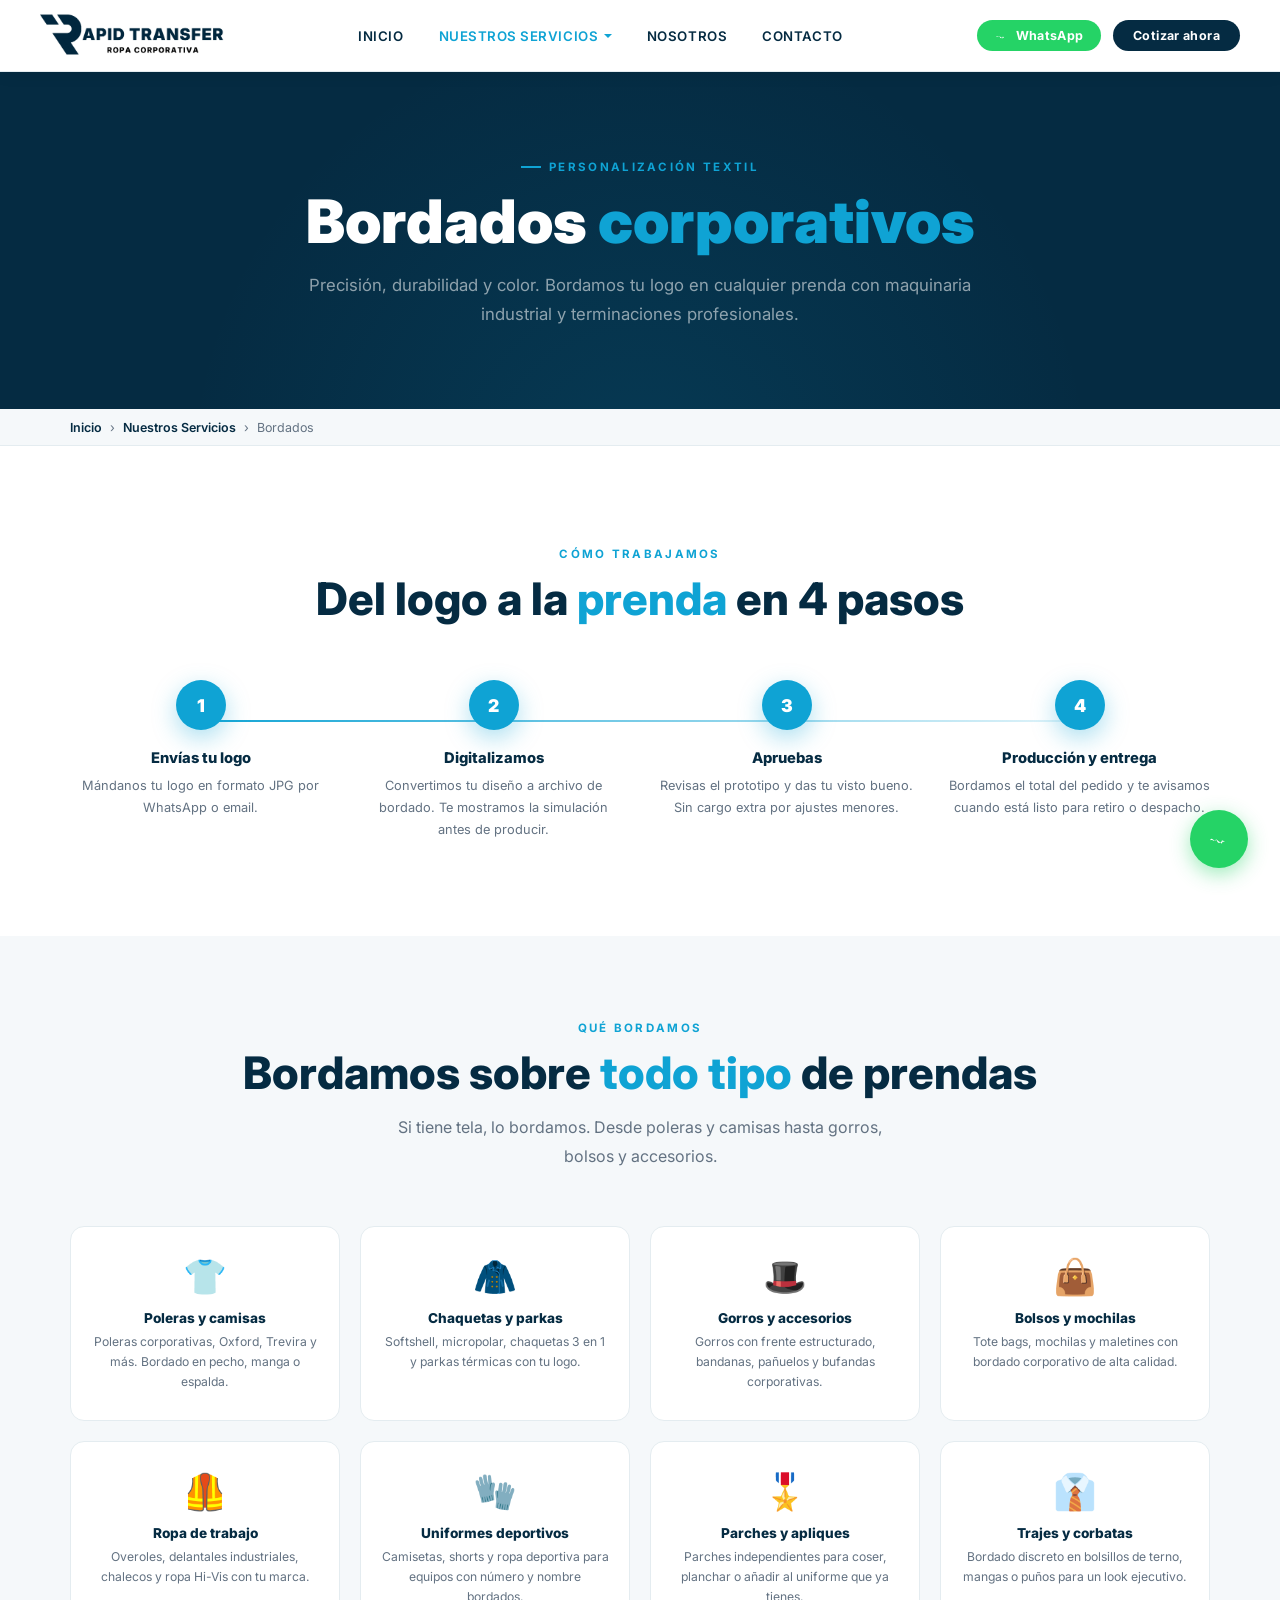
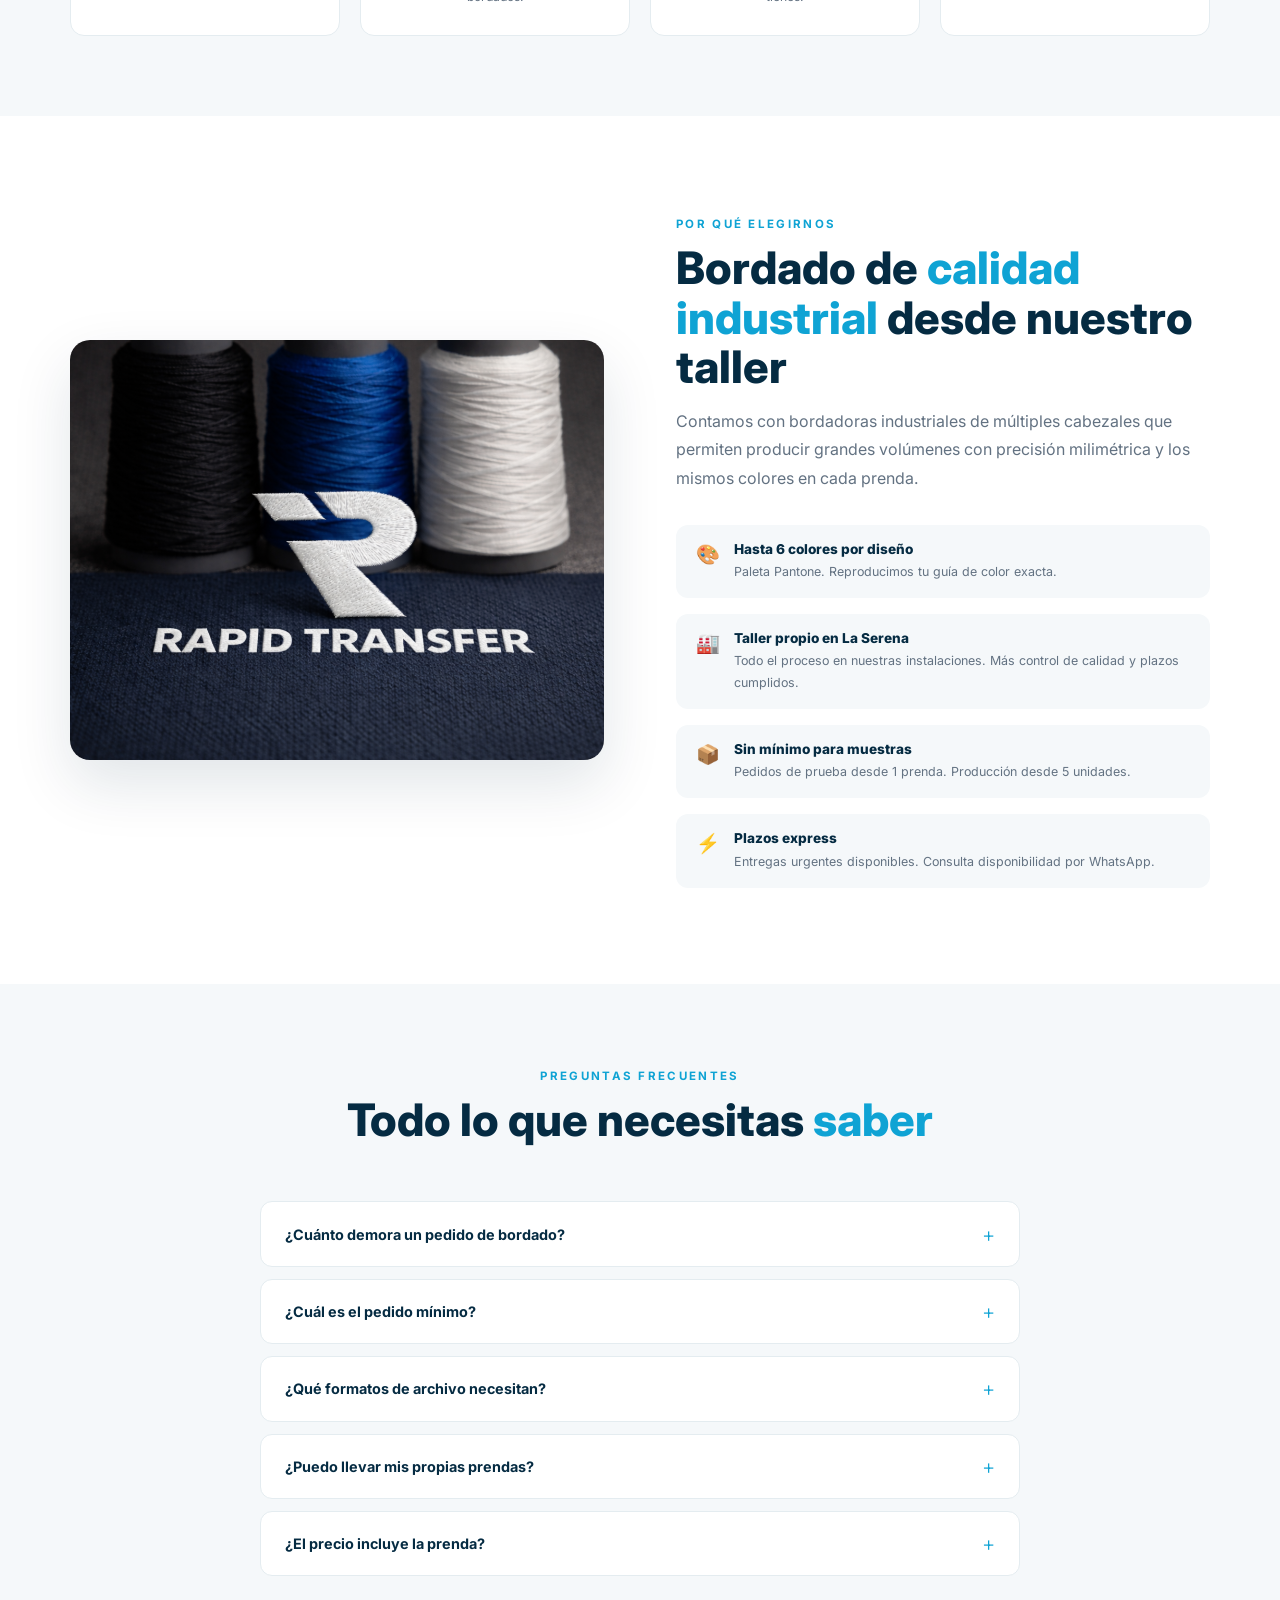
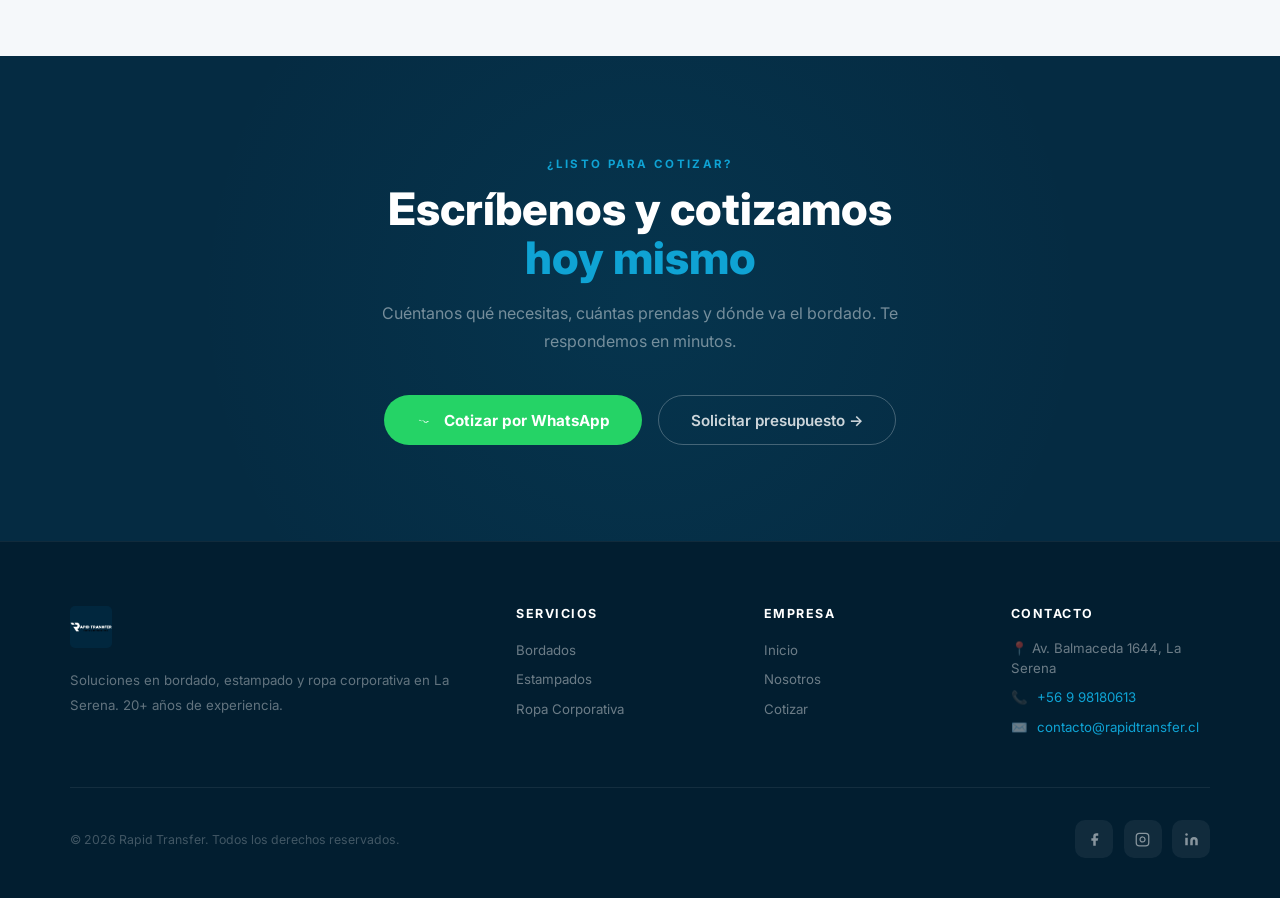
==== bordados.html @ 84cce726 "Sitio web Rapid Transfer - versión inicial" ====
<!DOCTYPE html>
<html lang="es">
<head>
  <meta charset="UTF-8">
  <link rel="icon" type="image/jpeg" href="favicon.jpg">
  <meta name="viewport" content="width=device-width, initial-scale=1.0">
  <title>Bordados Corporativos | Rapid Transfer La Serena</title>
  <meta name="description" content="Bordados personalizados para empresas en La Serena. Uniformes, parches, gorros y más. Calidad garantizada, 20+ años de experiencia.">
  <link rel="preconnect" href="https://fonts.googleapis.com">
  <link href="https://fonts.googleapis.com/css2?family=Inter:wght@300;400;500;600;700;800;900&display=swap" rel="stylesheet">
  <link rel="stylesheet" href="css/shared.css">
  <style>
    /* ── Process steps ── */
    .process { padding:6rem 2.5rem; background:#fff; }
    .steps { display:grid; grid-template-columns:repeat(4,1fr); gap:2rem; position:relative; }
    .steps::before {
      content:''; position:absolute; top:2.5rem; left:10%; right:10%; height:2px;
      background:linear-gradient(90deg, var(--accent), rgba(15,163,212,.1));
      z-index:0;
    }
    .step {
      text-align:center; position:relative; z-index:1;
      opacity:0; transform:translateY(30px);
    }
    .step-num {
      width:50px; height:50px; border-radius:50%;
      background:var(--accent); color:#fff;
      font-size:1.1rem; font-weight:900;
      display:flex; align-items:center; justify-content:center;
      margin:0 auto 1.2rem; box-shadow:0 8px 24px rgba(15,163,212,.35);
    }
    .step-title { font-size:.92rem; font-weight:800; color:var(--navy); margin-bottom:.5rem; }
    .step-desc  { font-size:.8rem; color:var(--muted); line-height:1.7; }

    /* ── Garments we embroider ── */
    .garments { padding:5rem 2.5rem; background:var(--light); }
    .garment-grid { display:grid; grid-template-columns:repeat(4,1fr); gap:1.25rem; }
    .garment-card {
      background:#fff; border:1px solid var(--border); border-radius:14px;
      padding:1.75rem 1.25rem; text-align:center;
      opacity:0; transform:translateY(25px);
      transition:transform .3s, box-shadow .3s, border-color .3s;
    }
    .garment-card:hover { transform:translateY(-4px); box-shadow:0 12px 32px rgba(5,43,66,.09); border-color:var(--accent); }
    .garment-icon { font-size:2.2rem; margin-bottom:.75rem; }
    .garment-name { font-size:.85rem; font-weight:800; color:var(--navy); margin-bottom:.35rem; }
    .garment-desc { font-size:.76rem; color:var(--muted); line-height:1.65; }

    /* ── Info features ── */
    .info-section { padding:6rem 2.5rem; background:#fff; }
    .info-grid { max-width:1140px; margin:0 auto; display:grid; grid-template-columns:1fr 1fr; gap:4.5rem; align-items:center; }
    .info-img { border-radius:20px; overflow:hidden; box-shadow:0 24px 60px rgba(5,43,66,.12); opacity:0; transform:translateX(-30px); }
    .info-img img { width:100%; height:420px; object-fit:cover; display:block; }
    .info-body { opacity:0; transform:translateX(30px); }
    .info-list { list-style:none; margin-top:2rem; display:flex; flex-direction:column; gap:1rem; }
    .info-list li {
      display:flex; align-items:flex-start; gap:.85rem;
      background:var(--light); border-radius:12px; padding:1rem 1.25rem;
    }
    .info-list .ico { font-size:1.2rem; flex-shrink:0; margin-top:1px; }
    .info-list .text strong { display:block; font-size:.85rem; font-weight:800; color:var(--navy); margin-bottom:.2rem; }
    .info-list .text span  { font-size:.78rem; color:var(--muted); line-height:1.6; }

    /* ── FAQ ── */
    .faq { padding:5rem 2.5rem; background:var(--light); }
    .faq-list { max-width:760px; margin:3rem auto 0; display:flex; flex-direction:column; gap:.75rem; }
    .faq-item { background:#fff; border:1px solid var(--border); border-radius:12px; overflow:hidden; }
    .faq-q {
      padding:1.2rem 1.5rem; display:flex; align-items:center; justify-content:space-between;
      cursor:pointer; font-size:.9rem; font-weight:700; color:var(--navy);
      user-select:none;
    }
    .faq-q::after { content:'+'; font-size:1.3rem; font-weight:300; color:var(--accent); flex-shrink:0; transition:transform .25s; }
    .faq-item.open .faq-q::after { transform:rotate(45deg); }
    .faq-a { max-height:0; overflow:hidden; transition:max-height .35s ease, padding .2s; }
    .faq-item.open .faq-a { max-height:300px; }
    .faq-a p { padding:.1rem 1.5rem 1.25rem; font-size:.84rem; color:var(--muted); line-height:1.8; }

    @media (max-width:960px) {
      .steps { grid-template-columns:repeat(2,1fr); }
      .steps::before { display:none; }
      .garment-grid { grid-template-columns:repeat(2,1fr); }
      .info-grid { grid-template-columns:1fr; gap:2.5rem; }
      .info-img { transform:none; }
      .info-body { transform:none; }
    }
    @media (max-width:480px) {
      .garment-grid { grid-template-columns:1fr 1fr; }
    }
  </style>
</head>
<body>

<div id="progress"></div>
<a href="https://wa.me/56998180613?text=Hola%2C%20me%20gustar%C3%ADa%20cotizar%20un%20bordado" target="_blank" class="wa-float" aria-label="WhatsApp">
  <svg width="26" height="26" viewBox="0 0 24 24" fill="white"><path d="M17.472 14.382c-.297-.149-1.758-.867-2.03-.967-.273-.099-.471-.148-.67.15-.197.297-.767.966-.94 1.164-.173.199-.347.223-.644.075-.297-.15-1.255-.463-2.39-1.475-.883-.788-1.761-1.653-2.059-.173-.297-.018-.458.13-.606.134-.133.298-.347.446-.52.149-.174.198-.298.298-.497.099-.198.05-.371-.025-.52-.075-.149-.669-1.612-.916-2.207-.242-.579-.487-.5-.669-.51-.173-.008-.371-.01-.57-.01-.198 0-.52.074-.792.372-.272.297-1.04 1.016-1.04 2.479 0 1.462 1.065 2.875 1.213 3.074.149.198 2.096 3.2 5.077 4.487.709.306 1.262.489 1.694.625.712.227 1.36.195 1.871.118.571-.085 1.758-.719 2.006-1.413.248-.694.248-1.289.173-1.413-.074-.124-.272-.198-.57-.347m-5.421 7.403h-.004a9.87 9.87 0 01-5.031-1.378l-.361-.214-3.741.982.998-3.648-.235-.374a9.86 9.86 0 01-1.51-5.26c.001-5.45 4.436-9.884 9.888-9.884 2.64 0 5.122 1.03 6.988 2.898a9.825 9.825 0 012.893 6.994c-.003 5.45-4.437 9.884-9.885 9.884m8.413-18.297A11.815 11.815 0 0012.05 0C5.495 0 .16 5.335.157 11.892c0 2.096.547 4.142 1.588 5.945L.057 24l6.305-1.654a11.882 11.882 0 005.683 1.448h.005c6.554 0 11.89-5.335 11.893-11.893a11.821 11.821 0 00-3.48-8.413z"/></svg>
</a>

<!-- NAVBAR -->
<nav class="navbar" id="navbar">
  <a href="index.html" class="navbar-logo"><img src="assets/logos/8.jpg" alt="Rapid Transfer"></a>
  <ul class="navbar-menu" id="navMenu">
    <li><a href="index.html">Inicio</a></li>
    <li class="has-drop active">
      <a href="#">Nuestros Servicios</a>
      <ul class="dropdown">
        <li><a href="bordados.html"><span class="drop-icon">🧵</span> Bordados</a></li>
        <li><a href="estampados.html"><span class="drop-icon">🖨️</span> Estampados</a></li>
        <li class="has-subdrop">
          <a href="ropa-corporativa.html"><span class="drop-icon">👔</span> Ropa Corporativa</a>
          <ul class="subdropdown">
            <li><a href="ropa-corporativa.html#classic">Classic</a></li>
            <li><a href="ropa-corporativa.html#executive">Executive</a></li>
            <li><a href="ropa-corporativa.html#advance">Advance</a></li>
            <li><a href="ropa-corporativa.html#practical">Practical</a></li>
            <li><a href="ropa-corporativa.html#free-action">Free Action</a></li>
            <li><a href="ropa-corporativa.html#hi-vis">Hi-Vis</a></li>
            <li><a href="ropa-corporativa.html#iron">Iron</a></li>
            <li><a href="ropa-corporativa.html#outwork">Outwork</a></li>
            <li><a href="ropa-corporativa.html#technic">Technic</a></li>
          </ul>
        </li>
      </ul>
    </li>
    <li><a href="nosotros.html">Nosotros</a></li>
    <li><a href="contacto.html">Contacto</a></li>
  </ul>
  <div class="navbar-right">
    <a href="https://wa.me/56998180613" target="_blank" class="nav-wa-btn">
      <svg width="14" height="14" viewBox="0 0 24 24" fill="white"><path d="M17.472 14.382c-.297-.149-1.758-.867-2.03-.967-.273-.099-.471-.148-.67.15-.197.297-.767.966-.94 1.164-.173.199-.347.223-.644.075-.297-.15-1.255-.463-2.39-1.475-.883-.788-1.761-1.653-2.059-.173-.297-.018-.458.13-.606.134-.133.298-.347.446-.52.149-.174.198-.298.298-.497.099-.198.05-.371-.025-.52-.075-.149-.669-1.612-.916-2.207-.242-.579-.487-.5-.669-.51-.173-.008-.371-.01-.57-.01-.198 0-.52.074-.792.372-.272.297-1.04 1.016-1.04 2.479 0 1.462 1.065 2.875 1.213 3.074.149.198 2.096 3.2 5.077 4.487.709.306 1.262.489 1.694.625.712.227 1.36.195 1.871.118.571-.085 1.758-.719 2.006-1.413.248-.694.248-1.289.173-1.413-.074-.124-.272-.198-.57-.347m-5.421 7.403h-.004a9.87 9.87 0 01-5.031-1.378l-.361-.214-3.741.982.998-3.648-.235-.374a9.86 9.86 0 01-1.51-5.26c.001-5.45 4.436-9.884 9.888-9.884 2.64 0 5.122 1.03 6.988 2.898a9.825 9.825 0 012.893 6.994c-.003 5.45-4.437 9.884-9.885 9.884m8.413-18.297A11.815 11.815 0 0012.05 0C5.495 0 .16 5.335.157 11.892c0 2.096.547 4.142 1.588 5.945L.057 24l6.305-1.654a11.882 11.882 0 005.683 1.448h.005c6.554 0 11.89-5.335 11.893-11.893a11.821 11.821 0 00-3.48-8.413z"/></svg>
      WhatsApp
    </a>
    <a href="contacto.html" class="nav-cta-btn">Cotizar ahora</a>
    <button class="hamburger" id="hamburger"><span></span><span></span><span></span></button>
  </div>
</nav>

<!-- PAGE HERO -->
<div class="page-hero">
  <div class="page-hero-content">
    <div class="page-hero-eyebrow">Personalización textil</div>
    <h1>Bordados <em>corporativos</em></h1>
    <p>Precisión, durabilidad y color. Bordamos tu logo en cualquier prenda con maquinaria industrial y terminaciones profesionales.</p>
  </div>
</div>

<!-- BREADCRUMB -->
<div class="breadcrumb">
  <div class="breadcrumb-inner">
    <a href="index.html">Inicio</a>
    <span>›</span>
    <a href="#">Nuestros Servicios</a>
    <span>›</span>
    <span>Bordados</span>
  </div>
</div>

<!-- PROCESS -->
<section class="process">
  <div class="sec-wrap">
    <div class="sec-header">
      <div class="sec-tag">Cómo trabajamos</div>
      <h2 class="sec-title">Del logo a la <em>prenda</em> en 4 pasos</h2>
    </div>
    <div class="steps">
      <div class="step">
        <div class="step-num">1</div>
        <div class="step-title">Envías tu logo</div>
        <div class="step-desc">Mándanos tu logo en formato JPG por WhatsApp o email.</div>
      </div>
      <div class="step">
        <div class="step-num">2</div>
        <div class="step-title">Digitalizamos</div>
        <div class="step-desc">Convertimos tu diseño a archivo de bordado. Te mostramos la simulación antes de producir.</div>
      </div>
      <div class="step">
        <div class="step-num">3</div>
        <div class="step-title">Apruebas</div>
        <div class="step-desc">Revisas el prototipo y das tu visto bueno. Sin cargo extra por ajustes menores.</div>
      </div>
      <div class="step">
        <div class="step-num">4</div>
        <div class="step-title">Producción y entrega</div>
        <div class="step-desc">Bordamos el total del pedido y te avisamos cuando está listo para retiro o despacho.</div>
      </div>
    </div>
  </div>
</section>

<!-- GARMENTS -->
<section class="garments">
  <div class="sec-wrap">
    <div class="sec-header">
      <div class="sec-tag">Qué bordamos</div>
      <h2 class="sec-title">Bordamos sobre <em>todo tipo</em> de prendas</h2>
      <p class="sec-sub">Si tiene tela, lo bordamos. Desde poleras y camisas hasta gorros, bolsos y accesorios.</p>
    </div>
    <div class="garment-grid">
      <div class="garment-card">
        <div class="garment-icon">👕</div>
        <div class="garment-name">Poleras y camisas</div>
        <div class="garment-desc">Poleras corporativas, Oxford, Trevira y más. Bordado en pecho, manga o espalda.</div>
      </div>
      <div class="garment-card">
        <div class="garment-icon">🧥</div>
        <div class="garment-name">Chaquetas y parkas</div>
        <div class="garment-desc">Softshell, micropolar, chaquetas 3 en 1 y parkas térmicas con tu logo.</div>
      </div>
      <div class="garment-card">
        <div class="garment-icon">🎩</div>
        <div class="garment-name">Gorros y accesorios</div>
        <div class="garment-desc">Gorros con frente estructurado, bandanas, pañuelos y bufandas corporativas.</div>
      </div>
      <div class="garment-card">
        <div class="garment-icon">👜</div>
        <div class="garment-name">Bolsos y mochilas</div>
        <div class="garment-desc">Tote bags, mochilas y maletines con bordado corporativo de alta calidad.</div>
      </div>
      <div class="garment-card">
        <div class="garment-icon">🦺</div>
        <div class="garment-name">Ropa de trabajo</div>
        <div class="garment-desc">Overoles, delantales industriales, chalecos y ropa Hi-Vis con tu marca.</div>
      </div>
      <div class="garment-card">
        <div class="garment-icon">🧤</div>
        <div class="garment-name">Uniformes deportivos</div>
        <div class="garment-desc">Camisetas, shorts y ropa deportiva para equipos con número y nombre bordados.</div>
      </div>
      <div class="garment-card">
        <div class="garment-icon">🎖️</div>
        <div class="garment-name">Parches y apliques</div>
        <div class="garment-desc">Parches independientes para coser, planchar o añadir al uniforme que ya tienes.</div>
      </div>
      <div class="garment-card">
        <div class="garment-icon">👔</div>
        <div class="garment-name">Trajes y corbatas</div>
        <div class="garment-desc">Bordado discreto en bolsillos de terno, mangas o puños para un look ejecutivo.</div>
      </div>
    </div>
  </div>
</section>

<!-- INFO SECTION -->
<section class="info-section">
  <div class="info-grid">
    <div class="info-img">
      <img src="assets/Imagenes/Logo bordado y carretes de hilo.png" alt="Bordado corporativo Rapid Transfer">
    </div>
    <div class="info-body">
      <div class="sec-tag">Por qué elegirnos</div>
      <h2 class="sec-title">Bordado de <em>calidad industrial</em> desde nuestro taller</h2>
      <p class="sec-sub" style="max-width:100%">Contamos con bordadoras industriales de múltiples cabezales que permiten producir grandes volúmenes con precisión milimétrica y los mismos colores en cada prenda.</p>
      <ul class="info-list">
        <li>
          <span class="ico">🎨</span>
          <span class="text"><strong>Hasta 6 colores por diseño</strong><span>Paleta Pantone. Reproducimos tu guía de color exacta.</span></span>
        </li>
        <li>
          <span class="ico">🏭</span>
          <span class="text"><strong>Taller propio en La Serena</strong><span>Todo el proceso en nuestras instalaciones. Más control de calidad y plazos cumplidos.</span></span>
        </li>
        <li>
          <span class="ico">📦</span>
          <span class="text"><strong>Sin mínimo para muestras</strong><span>Pedidos de prueba desde 1 prenda. Producción desde 5 unidades.</span></span>
        </li>
        <li>
          <span class="ico">⚡</span>
          <span class="text"><strong>Plazos express</strong><span>Entregas urgentes disponibles. Consulta disponibilidad por WhatsApp.</span></span>
        </li>
      </ul>
    </div>
  </div>
</section>

<!-- FAQ -->
<section class="faq">
  <div class="sec-wrap">
    <div class="sec-header">
      <div class="sec-tag">Preguntas frecuentes</div>
      <h2 class="sec-title">Todo lo que necesitas <em>saber</em></h2>
    </div>
    <div class="faq-list">
      <div class="faq-item">
        <div class="faq-q">¿Cuánto demora un pedido de bordado?</div>
        <div class="faq-a"><p>Pedidos estándar de 10 a 50 unidades toman entre 3 y 5 días hábiles desde la aprobación del diseño. Para pedidos urgentes o de mayor volumen, consúltanos directo por WhatsApp.</p></div>
      </div>
      <div class="faq-item">
        <div class="faq-q">¿Cuál es el pedido mínimo?</div>
        <div class="faq-a"><p>Para producción regular pedimos un mínimo de 5 prendas. Si necesitas una muestra previa, podemos bordar desde 1 prenda a un costo adicional de digitalización.</p></div>
      </div>
      <div class="faq-item">
        <div class="faq-q">¿Qué formatos de archivo necesitan?</div>
        <div class="faq-a"><p>Ideal en vectores: AI, EPS o PDF de alta resolución. También aceptamos PNG o JPG de buena calidad. Nosotros nos encargamos de la digitalización para bordado.</p></div>
      </div>
      <div class="faq-item">
        <div class="faq-q">¿Puedo llevar mis propias prendas?</div>
        <div class="faq-a"><p>Sí. Puedes traer tus prendas y nosotros solo aplicamos el bordado. También ofrecemos el servicio completo: selección de prendas del catálogo + bordado.</p></div>
      </div>
      <div class="faq-item">
        <div class="faq-q">¿El precio incluye la prenda?</div>
        <div class="faq-a"><p>Cotizamos bordado solo (sobre tus prendas) o bordado + prenda del catálogo T-World. Indícanos qué necesitas al consultar y te damos el precio exacto.</p></div>
      </div>
    </div>
  </div>
</section>

<!-- CTA -->
<section style="background:var(--navy);padding:6rem 2.5rem;text-align:center;position:relative;overflow:hidden;">
  <div style="position:absolute;inset:0;background:radial-gradient(circle at 50%,rgba(15,163,212,.08),transparent 65%);pointer-events:none;"></div>
  <div style="position:relative;max-width:580px;margin:0 auto;">
    <div class="sec-tag">¿Listo para cotizar?</div>
    <h2 class="sec-title sec-title-white" style="margin-bottom:1rem;">Escríbenos y cotizamos <em>hoy mismo</em></h2>
    <p style="color:rgba(255,255,255,.45);margin-bottom:2.5rem;line-height:1.75;">Cuéntanos qué necesitas, cuántas prendas y dónde va el bordado. Te respondemos en minutos.</p>
    <div style="display:flex;gap:1rem;justify-content:center;flex-wrap:wrap;">
      <a href="https://wa.me/56998180613?text=Hola%2C%20quiero%20cotizar%20bordados%20para%20mi%20empresa" target="_blank" class="btn-wa">
        <svg width="18" height="18" viewBox="0 0 24 24" fill="white"><path d="M17.472 14.382c-.297-.149-1.758-.867-2.03-.967-.273-.099-.471-.148-.67.15-.197.297-.767.966-.94 1.164-.173.199-.347.223-.644.075-.297-.15-1.255-.463-2.39-1.475-.883-.788-1.761-1.653-2.059-.173-.297-.018-.458.13-.606.134-.133.298-.347.446-.52.149-.174.198-.298.298-.497.099-.198.05-.371-.025-.52-.075-.149-.669-1.612-.916-2.207-.242-.579-.487-.5-.669-.51-.173-.008-.371-.01-.57-.01-.198 0-.52.074-.792.372-.272.297-1.04 1.016-1.04 2.479 0 1.462 1.065 2.875 1.213 3.074.149.198 2.096 3.2 5.077 4.487.709.306 1.262.489 1.694.625.712.227 1.36.195 1.871.118.571-.085 1.758-.719 2.006-1.413.248-.694.248-1.289.173-1.413-.074-.124-.272-.198-.57-.347m-5.421 7.403h-.004a9.87 9.87 0 01-5.031-1.378l-.361-.214-3.741.982.998-3.648-.235-.374a9.86 9.86 0 01-1.51-5.26c.001-5.45 4.436-9.884 9.888-9.884 2.64 0 5.122 1.03 6.988 2.898a9.825 9.825 0 012.893 6.994c-.003 5.45-4.437 9.884-9.885 9.884m8.413-18.297A11.815 11.815 0 0012.05 0C5.495 0 .16 5.335.157 11.892c0 2.096.547 4.142 1.588 5.945L.057 24l6.305-1.654a11.882 11.882 0 005.683 1.448h.005c6.554 0 11.89-5.335 11.893-11.893a11.821 11.821 0 00-3.48-8.413z"/></svg>
        Cotizar por WhatsApp
      </a>
      <a href="contacto.html" class="btn-outline-white">Solicitar presupuesto →</a>
    </div>
  </div>
</section>

<!-- FOOTER -->
<footer class="site-footer">
  <div class="footer-grid">
    <div class="footer-brand">
      <img src="assets/logos/1.jpg" alt="Rapid Transfer">
      <p>Soluciones en bordado, estampado y ropa corporativa en La Serena. 20+ años de experiencia.</p>
    </div>
    <div class="footer-col">
      <div class="footer-col-title">Servicios</div>
      <ul>
        <li><a href="bordados.html">Bordados</a></li>
        <li><a href="estampados.html">Estampados</a></li>
        <li><a href="ropa-corporativa.html">Ropa Corporativa</a></li>
      </ul>
    </div>
    <div class="footer-col">
      <div class="footer-col-title">Empresa</div>
      <ul>
        <li><a href="index.html">Inicio</a></li>
        <li><a href="nosotros.html">Nosotros</a></li>
        <li><a href="contacto.html">Cotizar</a></li>
      </ul>
    </div>
    <div class="footer-col">
      <div class="footer-col-title">Contacto</div>
      <div class="footer-contact-item">📍 Av. Balmaceda 1644, La Serena</div>
      <div class="footer-contact-item">📞 <a href="tel:+56998180613">+56 9 98180613</a></div>
      <div class="footer-contact-item">✉️ <a href="mailto:contacto@rapidtransfer.cl">contacto@rapidtransfer.cl</a></div>
    </div>
  </div>
  <div class="footer-bottom">
    <div class="footer-copy">© 2026 Rapid Transfer. Todos los derechos reservados.</div>
    <div class="footer-social">
      <a href="#" class="soc-link"><svg width="15" height="15" viewBox="0 0 24 24" fill="currentColor"><path d="M18 2h-3a5 5 0 00-5 5v3H7v4h3v8h4v-8h3l1-4h-4V7a1 1 0 011-1h3z"/></svg></a>
      <a href="https://www.instagram.com/rapidtransfer.cl" class="soc-link" target="_blank" rel="noopener"><svg width="15" height="15" viewBox="0 0 24 24" fill="none" stroke="currentColor" stroke-width="2"><rect x="2" y="2" width="20" height="20" rx="5"/><path d="M16 11.37A4 4 0 1112.63 8 4 4 0 0116 11.37z"/><line x1="17.5" y1="6.5" x2="17.51" y2="6.5"/></svg></a>
      <a href="https://www.linkedin.com/company/RapidTransfer" class="soc-link" target="_blank" rel="noopener"><svg width="15" height="15" viewBox="0 0 24 24" fill="currentColor"><path d="M16 8a6 6 0 016 6v7h-4v-7a2 2 0 00-2-2 2 2 0 00-2 2v7h-4v-7a6 6 0 016-6zM2 9h4v12H2z"/><circle cx="4" cy="4" r="2"/></svg></a>
    </div>
  </div>
</footer>

<script>
  const navbar = document.getElementById('navbar');
  window.addEventListener('scroll', () => navbar.classList.toggle('elevated', window.scrollY > 20), { passive:true });

  const hamburger = document.getElementById('hamburger');
  const navMenu   = document.getElementById('navMenu');
  hamburger.addEventListener('click', () => { hamburger.classList.toggle('open'); navMenu.classList.toggle('open'); });
  document.querySelectorAll('.has-drop > a, .has-subdrop > a').forEach(a => {
    a.addEventListener('click', e => { if(window.innerWidth <= 1024) { e.preventDefault(); a.parentElement.classList.toggle('open'); } });
  });

  // Scroll progress bar
  window.addEventListener('scroll', () => {
    const p = document.getElementById('progress');
    const h = document.documentElement.scrollHeight - window.innerHeight;
    p.style.width = (window.scrollY / h * 100) + '%';
  }, { passive:true });

  // Scroll animations
  const observer = new IntersectionObserver((entries) => {
    entries.forEach(e => { if(e.isIntersecting) { e.target.style.opacity='1'; e.target.style.transform='none'; e.target.style.transition='opacity .6s ease, transform .6s ease'; } });
  }, { threshold:.12 });
  document.querySelectorAll('.step, .garment-card, .info-img, .info-body').forEach(el => observer.observe(el));

  // FAQ accordion
  document.querySelectorAll('.faq-q').forEach(q => {
    q.addEventListener('click', () => {
      const item = q.parentElement;
      document.querySelectorAll('.faq-item.open').forEach(o => { if(o !== item) o.classList.remove('open'); });
      item.classList.toggle('open');
    });
  });
</script>
</body>
</html>
---- css/shared.css ----
/* ═══════════════════════════════════════════
   RAPID TRANSFER — Shared Styles
   Navbar, Footer, Buttons, Variables
═══════════════════════════════════════════ */

:root {
  --navy:      #052B42;
  --navy-dark: #021E30;
  --navy-mid:  #0A3D5E;
  --accent:    #0FA3D4;
  --white:     #FFFFFF;
  --light:     #F5F8FA;
  --border:    #E4ECF0;
  --text:      #1A2838;
  --muted:     #637282;
  --wa:        #25D366;
  --nav-h:     72px;
}

*, *::before, *::after { margin:0; padding:0; box-sizing:border-box; }
html { scroll-behavior:smooth; }
body { font-family:'Inter',sans-serif; color:var(--text); background:#fff; overflow-x:hidden; }

/* ── Scroll progress ── */
#progress {
  position:fixed; top:0; left:0; height:3px; width:0%;
  background:linear-gradient(90deg, var(--accent), #40D9FF);
  z-index:9999; transition:width .08s linear;
}

/* ── WhatsApp float ── */
.wa-float {
  position:fixed; bottom:2rem; right:2rem; z-index:990;
  width:58px; height:58px; border-radius:50%;
  background:var(--wa); display:flex; align-items:center; justify-content:center;
  text-decoration:none; box-shadow:0 6px 20px rgba(37,211,102,.45);
  animation:waPulse 2.5s ease-in-out infinite; transition:transform .2s;
}
.wa-float:hover { transform:scale(1.1); }
@keyframes waPulse {
  0%,100%{ box-shadow:0 6px 20px rgba(37,211,102,.4); }
  50%    { box-shadow:0 6px 40px rgba(37,211,102,.75); }
}

/* ══════════════════════════════════════
   NAVBAR
══════════════════════════════════════ */
.navbar {
  position:fixed; top:0; left:0; right:0; z-index:1000;
  background:#fff;
  border-bottom:1px solid var(--border);
  height:var(--nav-h);
  padding:0 2.5rem;
  display:flex; align-items:center; justify-content:space-between;
  box-shadow:0 2px 16px rgba(0,0,0,.07);
  transition:box-shadow .3s;
}
.navbar.elevated { box-shadow:0 4px 32px rgba(0,0,0,.13); }

.navbar-logo img { height:46px; object-fit:contain; display:block; }

.navbar-menu {
  display:flex; align-items:center; gap:0; list-style:none;
}

.navbar-menu > li { position:relative; }

.navbar-menu > li > a {
  display:block; padding:.5rem 1.1rem;
  color:var(--navy); text-decoration:none;
  font-size:.83rem; font-weight:600; letter-spacing:.04em; text-transform:uppercase;
  transition:color .2s; white-space:nowrap;
}
.navbar-menu > li > a:hover,
.navbar-menu > li.active > a { color:var(--accent); }

/* ── Dropdown trigger arrow ── */
.navbar-menu > li.has-drop > a::after {
  content:''; display:inline-block; margin-left:.35rem;
  border:4px solid transparent;
  border-top-color:currentColor;
  vertical-align:middle; margin-top:2px;
  transition:transform .2s;
}
.navbar-menu > li.has-drop:hover > a::after { transform:rotate(180deg); }

/* ── Level 1 dropdown ── */
.dropdown {
  position:absolute; top:calc(100% + 8px); left:0;
  background:#fff;
  border:1px solid var(--border);
  border-radius:12px;
  box-shadow:0 12px 40px rgba(0,0,0,.12);
  min-width:220px; list-style:none; padding:.5rem 0;
  opacity:0; visibility:hidden; pointer-events:none;
  transform:translateY(8px);
  transition:opacity .25s, transform .25s, visibility .25s;
  z-index:200;
}
.navbar-menu > li.has-drop:hover .dropdown {
  opacity:1; visibility:visible; pointer-events:all; transform:translateY(0);
}

.dropdown > li { position:relative; }
.dropdown > li > a {
  display:flex; align-items:center; gap:.65rem;
  padding:.7rem 1.25rem;
  color:var(--navy); text-decoration:none;
  font-size:.85rem; font-weight:600;
  transition:background .15s, color .15s;
  white-space:nowrap;
}
.dropdown > li > a:hover { background:var(--light); color:var(--accent); }
.dropdown > li > a .drop-icon { font-size:1rem; }

/* ── Level 2 sub-dropdown arrow ── */
.dropdown > li.has-subdrop > a::after {
  content:'›'; margin-left:auto; font-size:1.1rem; color:var(--muted);
}

/* ── Level 2 sub-dropdown ── */
.subdropdown {
  position:absolute; top:0; left:calc(100% + 4px);
  background:#fff;
  border:1px solid var(--border); border-radius:12px;
  box-shadow:0 12px 40px rgba(0,0,0,.12);
  min-width:200px; list-style:none; padding:.5rem 0;
  opacity:0; visibility:hidden; pointer-events:none;
  transform:translateX(8px);
  transition:opacity .2s, transform .2s, visibility .2s;
  z-index:201;
}
.dropdown > li.has-subdrop:hover .subdropdown {
  opacity:1; visibility:visible; pointer-events:all; transform:translateX(0);
}
.subdropdown li a {
  display:block; padding:.6rem 1.25rem;
  color:var(--navy); text-decoration:none;
  font-size:.82rem; font-weight:500;
  transition:background .15s, color .15s;
  white-space:nowrap;
}
.subdropdown li a:hover { background:var(--light); color:var(--accent); }

/* ── Nav right side ── */
.navbar-right {
  display:flex; align-items:center; gap:.75rem; flex-shrink:0;
}
.nav-wa-btn {
  display:inline-flex; align-items:center; gap:.45rem;
  background:var(--wa); color:#fff; text-decoration:none;
  padding:.48rem 1.1rem; border-radius:50px;
  font-size:.78rem; font-weight:700; letter-spacing:.03em;
  transition:transform .2s, box-shadow .2s; white-space:nowrap;
}
.nav-wa-btn:hover { transform:translateY(-1px); box-shadow:0 6px 18px rgba(37,211,102,.4); }
.nav-cta-btn {
  display:inline-flex; align-items:center; gap:.45rem;
  background:var(--navy); color:#fff; text-decoration:none;
  padding:.48rem 1.25rem; border-radius:50px;
  font-size:.78rem; font-weight:700; letter-spacing:.03em;
  transition:background .2s, transform .2s; white-space:nowrap;
}
.nav-cta-btn:hover { background:var(--accent); transform:translateY(-1px); }

/* ── Hamburger ── */
.hamburger {
  display:none; background:none; border:none; cursor:pointer; padding:.5rem; flex-shrink:0;
}
.hamburger span { display:block; width:22px; height:2px; background:var(--navy); margin:5px 0; transition:.3s; }
.hamburger.open span:nth-child(1) { transform:rotate(45deg) translate(5px,5px); }
.hamburger.open span:nth-child(2) { opacity:0; }
.hamburger.open span:nth-child(3) { transform:rotate(-45deg) translate(5px,-5px); }

/* ══════════════════════════════════════
   FOOTER
══════════════════════════════════════ */
.site-footer {
  background:var(--navy-dark);
  border-top:1px solid rgba(255,255,255,.06);
  padding:4rem 2.5rem 2.5rem;
}
.footer-grid {
  max-width:1140px; margin:0 auto;
  display:grid; grid-template-columns:2fr 1fr 1fr 1fr; gap:3rem;
  padding-bottom:2.5rem;
  border-bottom:1px solid rgba(255,255,255,.07);
}
.footer-brand img { height:42px; margin-bottom:1rem; border-radius:5px; }
.footer-brand p { color:rgba(255,255,255,.38); font-size:.83rem; line-height:1.85; }
.footer-col-title {
  color:#fff; font-size:.78rem; font-weight:700;
  letter-spacing:.12em; text-transform:uppercase; margin-bottom:1.1rem;
}
.footer-col ul { list-style:none; display:flex; flex-direction:column; gap:.6rem; }
.footer-col ul li a {
  color:rgba(255,255,255,.42); text-decoration:none;
  font-size:.83rem; transition:color .2s;
}
.footer-col ul li a:hover { color:var(--accent); }
.footer-contact-item {
  display:flex; align-items:flex-start; gap:.6rem;
  color:rgba(255,255,255,.42); font-size:.83rem; margin-bottom:.6rem; line-height:1.5;
}
.footer-contact-item a { color:var(--accent); text-decoration:none; }
.footer-contact-item a:hover { text-decoration:underline; }
.footer-bottom {
  max-width:1140px; margin:2rem auto 0;
  display:flex; align-items:center; justify-content:space-between; flex-wrap:wrap; gap:1rem;
}
.footer-copy { color:rgba(255,255,255,.25); font-size:.77rem; }
.footer-social { display:flex; gap:.65rem; }
.soc-link {
  width:38px; height:38px; border-radius:10px;
  background:rgba(255,255,255,.06);
  display:flex; align-items:center; justify-content:center;
  color:rgba(255,255,255,.5); text-decoration:none;
  transition:background .2s, color .2s, transform .2s;
}
.soc-link:hover { background:var(--accent); color:#fff; transform:translateY(-2px); }

/* ══════════════════════════════════════
   SHARED BUTTONS
══════════════════════════════════════ */
.btn-wa {
  display:inline-flex; align-items:center; gap:.6rem;
  background:var(--wa); color:#fff; text-decoration:none;
  padding:.9rem 2rem; border-radius:50px; font-weight:700; font-size:.95rem;
  transition:transform .25s, box-shadow .25s; border:none; cursor:pointer; font-family:inherit;
}
.btn-wa:hover { transform:translateY(-3px); box-shadow:0 12px 32px rgba(37,211,102,.45); }

.btn-accent {
  display:inline-flex; align-items:center; gap:.5rem;
  background:var(--accent); color:#fff; text-decoration:none;
  padding:.9rem 2rem; border-radius:50px; font-weight:700; font-size:.95rem;
  transition:transform .25s, box-shadow .25s; border:none; cursor:pointer; font-family:inherit;
}
.btn-accent:hover { transform:translateY(-2px); box-shadow:0 10px 30px rgba(15,163,212,.4); }

.btn-outline-white {
  display:inline-flex; align-items:center; gap:.5rem;
  background:transparent; color:rgba(255,255,255,.8); text-decoration:none;
  padding:.9rem 2rem; border-radius:50px; font-weight:600; font-size:.95rem;
  border:1.5px solid rgba(255,255,255,.25); transition:border-color .2s, color .2s;
}
.btn-outline-white:hover { border-color:rgba(255,255,255,.7); color:#fff; }

.btn-navy {
  display:inline-flex; align-items:center; gap:.5rem;
  background:var(--navy); color:#fff; text-decoration:none;
  padding:.9rem 2rem; border-radius:50px; font-weight:700; font-size:.95rem;
  transition:background .2s, transform .2s; border:none; cursor:pointer; font-family:inherit;
}
.btn-navy:hover { background:var(--accent); transform:translateY(-2px); }

/* ══════════════════════════════════════
   SECTION HELPERS
══════════════════════════════════════ */
.sec-wrap { max-width:1140px; margin:0 auto; }
.sec-tag {
  display:inline-block; color:var(--accent); font-size:.72rem;
  font-weight:700; letter-spacing:.2em; text-transform:uppercase; margin-bottom:.85rem;
}
.sec-title { font-size:clamp(1.9rem,3.5vw,3rem); font-weight:800; color:var(--navy); line-height:1.1; }
.sec-title em { font-style:normal; color:var(--accent); }
.sec-title-white { color:#fff; }
.sec-sub { margin-top:.9rem; color:var(--muted); font-size:1rem; line-height:1.8; max-width:530px; }
.sec-header { text-align:center; margin-bottom:3.5rem; }
.sec-header .sec-sub { margin-left:auto; margin-right:auto; }

/* ══════════════════════════════════════
   PAGE HERO (interior pages)
══════════════════════════════════════ */
.page-hero {
  margin-top:var(--nav-h);
  background:var(--navy);
  padding:5rem 2.5rem;
  text-align:center; position:relative; overflow:hidden;
}
.page-hero::before {
  content:''; position:absolute; inset:0; pointer-events:none;
  background:radial-gradient(circle at 50% 120%, rgba(15,163,212,.12), transparent 60%);
}
.page-hero-content { position:relative; max-width:700px; margin:0 auto; }
.page-hero-eyebrow {
  color:var(--accent); font-size:.72rem; font-weight:700;
  letter-spacing:.2em; text-transform:uppercase; margin-bottom:1rem;
  display:inline-flex; align-items:center; gap:.5rem;
}
.page-hero-eyebrow::before { content:''; display:block; width:20px; height:2px; background:var(--accent); }
.page-hero h1 { font-size:clamp(2rem,5vw,3.75rem); font-weight:900; color:#fff; line-height:1.05; }
.page-hero h1 em { font-style:normal; color:var(--accent); }
.page-hero p { margin-top:1.1rem; color:rgba(255,255,255,.55); font-size:1.05rem; line-height:1.75; }

/* ══════════════════════════════════════
   BREADCRUMB
══════════════════════════════════════ */
.breadcrumb {
  background:var(--light); border-bottom:1px solid var(--border);
  padding:.65rem 2.5rem;
}
.breadcrumb-inner {
  max-width:1140px; margin:0 auto;
  display:flex; align-items:center; gap:.5rem;
  font-size:.78rem; color:var(--muted);
}
.breadcrumb-inner a { color:var(--navy); text-decoration:none; font-weight:600; }
.breadcrumb-inner a:hover { color:var(--accent); }
.breadcrumb-inner span { color:var(--muted); }

/* ══════════════════════════════════════
   RESPONSIVE NAV
══════════════════════════════════════ */
@media (max-width:1024px) {
  .navbar { padding:0 1.5rem; }
  .navbar-menu { display:none; position:fixed; top:var(--nav-h); left:0; right:0; bottom:0;
    background:#fff; flex-direction:column; align-items:flex-start; padding:1.5rem;
    overflow-y:auto; gap:0; z-index:999; border-top:1px solid var(--border); }
  .navbar-menu.open { display:flex; }
  .navbar-menu > li > a { padding:.85rem .5rem; font-size:.95rem; width:100%; border-bottom:1px solid var(--border); }
  .navbar-menu > li.has-drop > a::after { float:right; }
  .dropdown { position:static; opacity:1; visibility:visible; transform:none;
    box-shadow:none; border:none; border-radius:0; padding:0 0 0 1rem;
    display:none; min-width:unset; }
  .navbar-menu > li.has-drop.open .dropdown { display:block; }
  .subdropdown { position:static; opacity:1; visibility:visible; transform:none;
    box-shadow:none; border:none; border-radius:0; padding:0 0 0 1rem;
    display:none; min-width:unset; }
  .dropdown > li.has-subdrop.open .subdropdown { display:block; }
  .hamburger { display:block; }
  .nav-cta-btn { display:none; }
  .footer-grid { grid-template-columns:1fr 1fr; gap:2rem; }
}
@media (max-width:600px) {
  .footer-grid { grid-template-columns:1fr; }
  .footer-bottom { flex-direction:column; align-items:flex-start; }
}
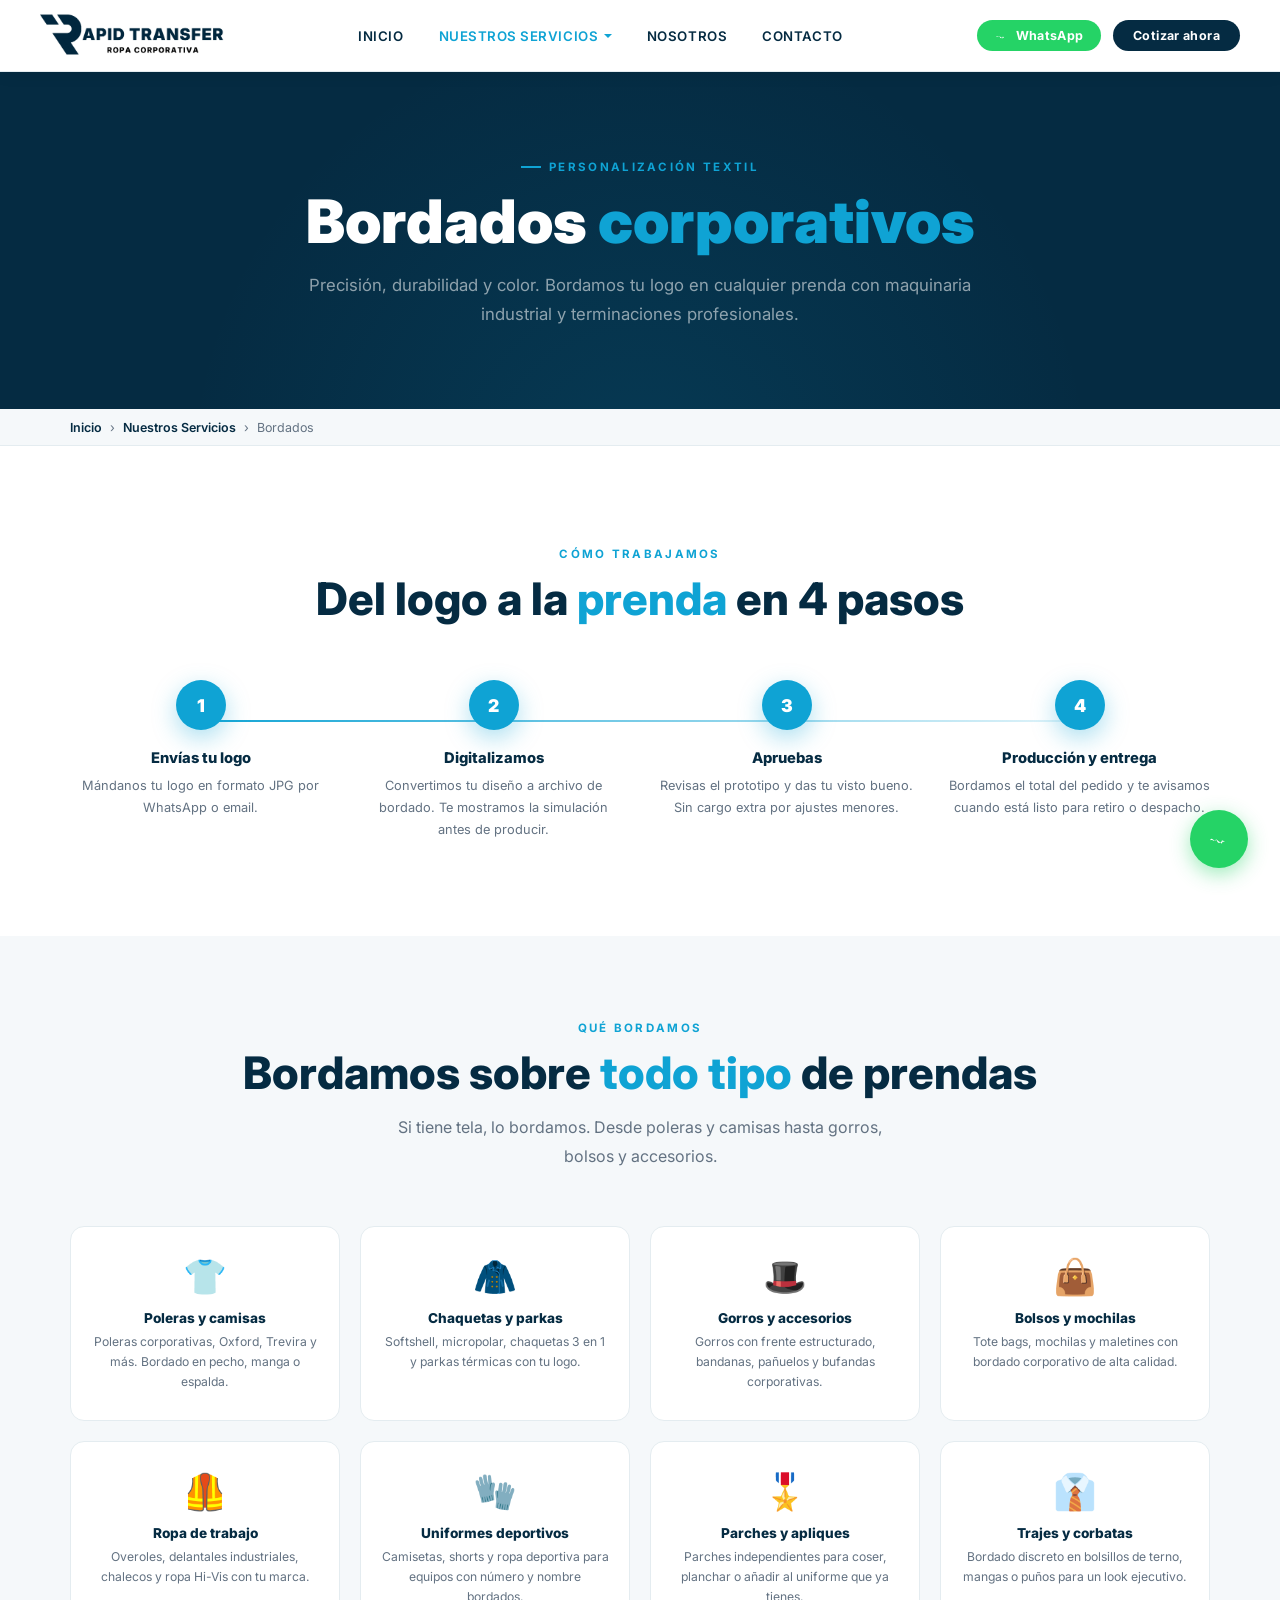
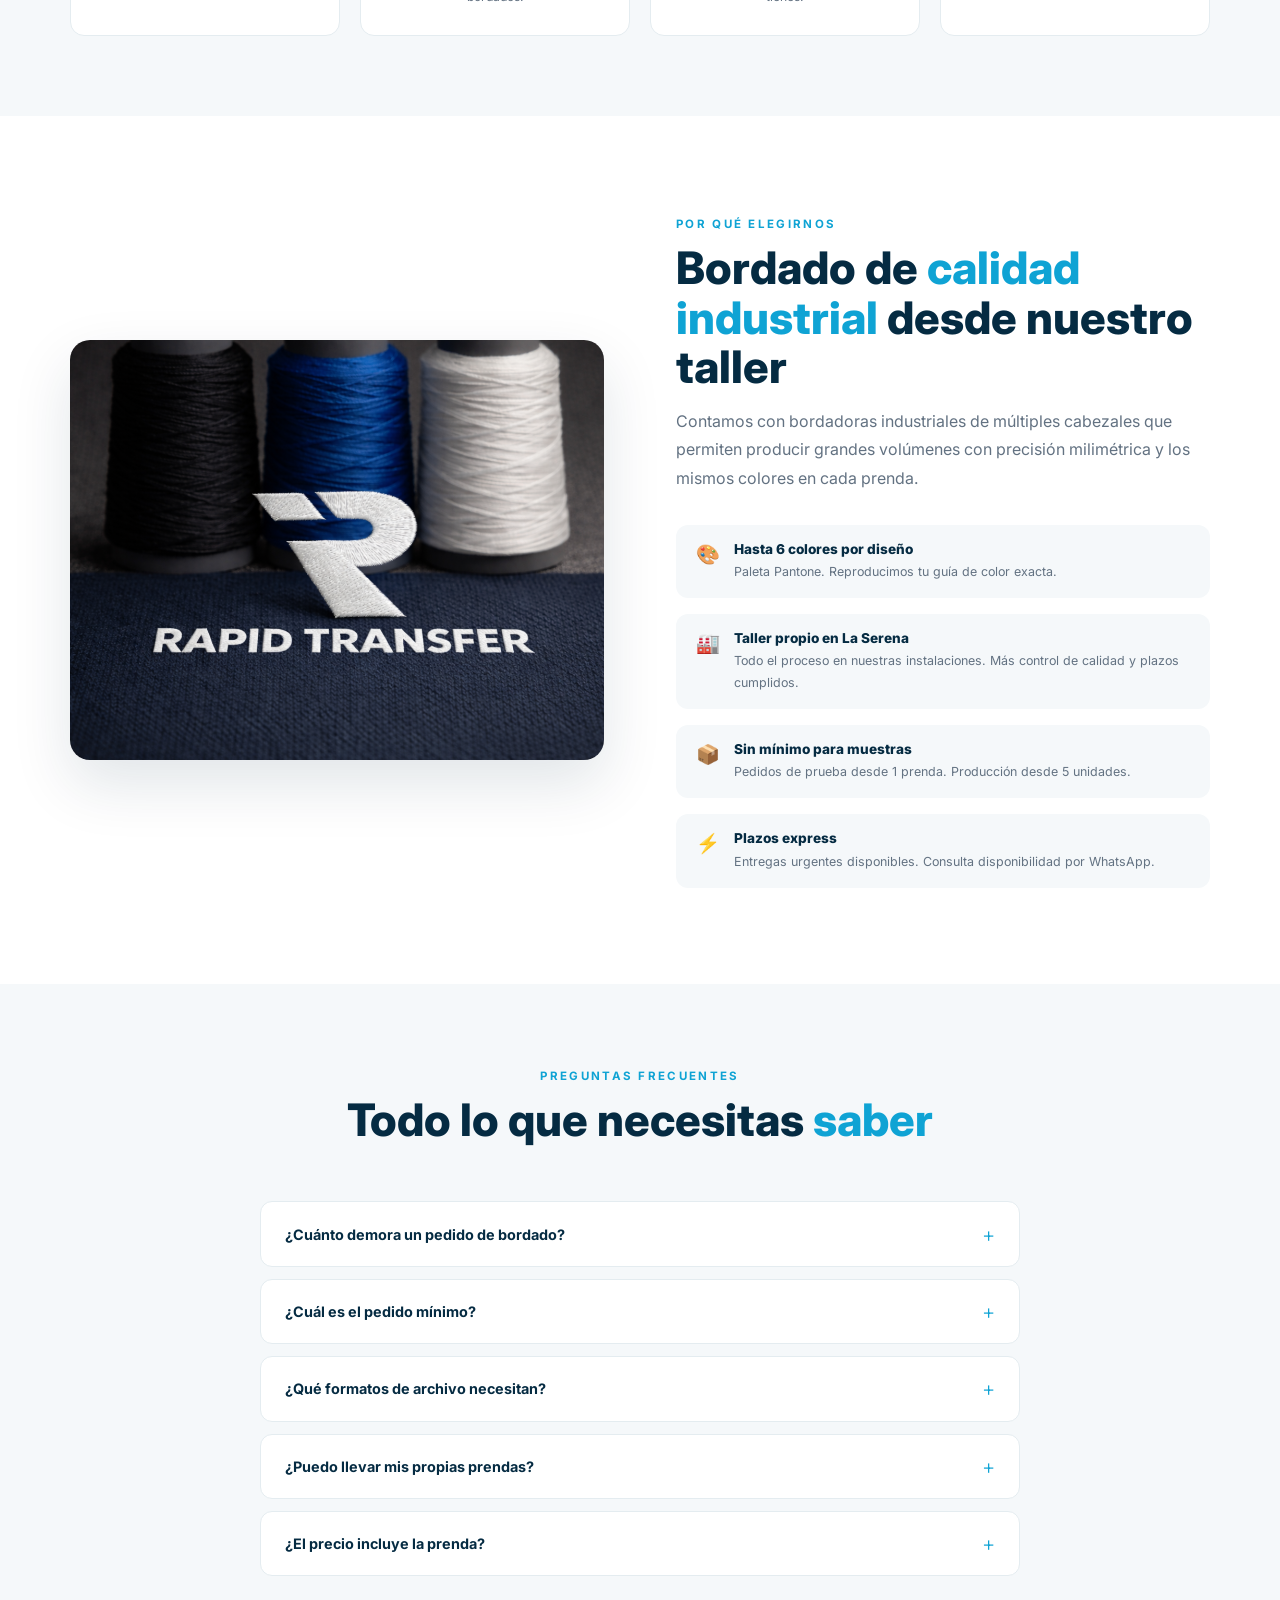
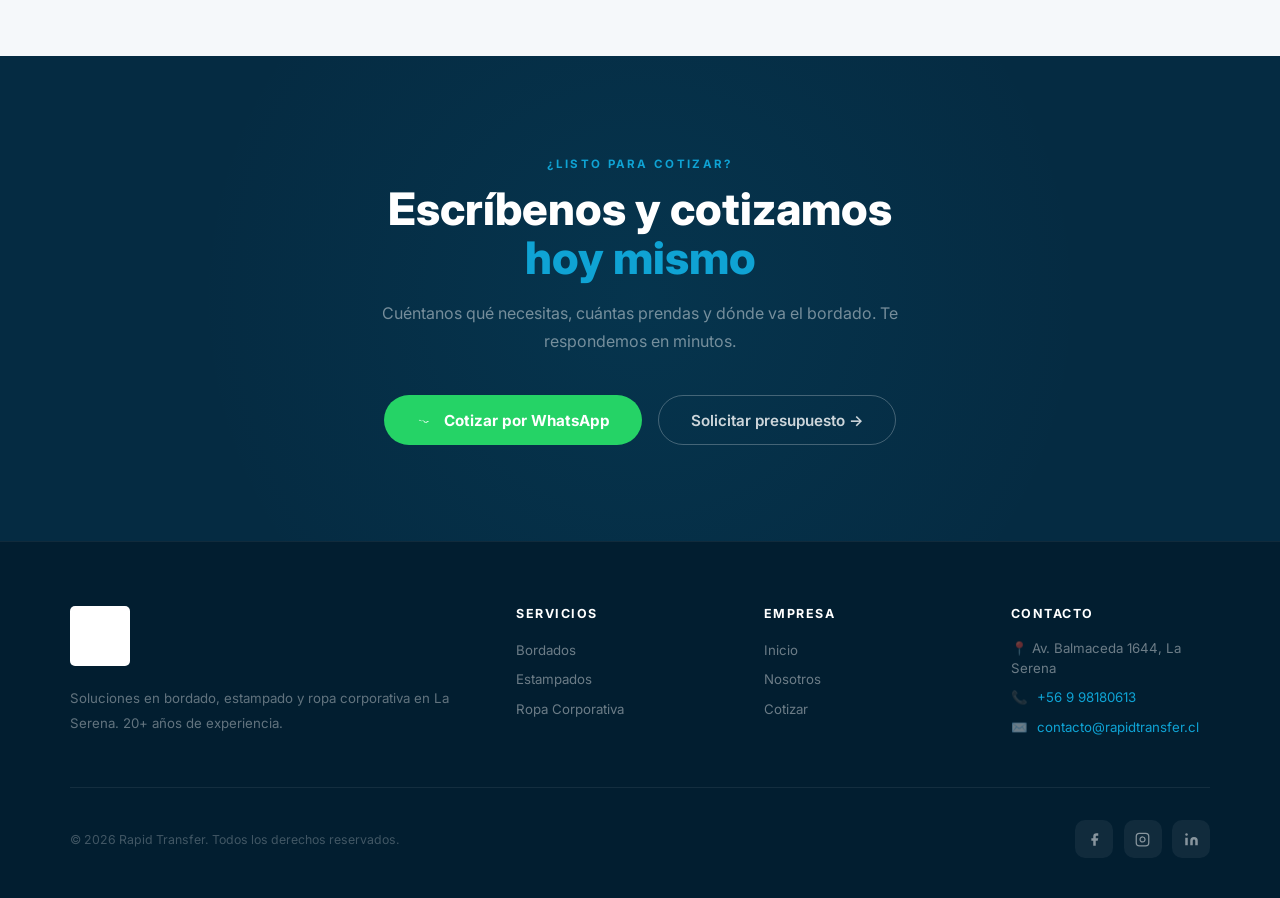
==== commit 2775fd3f: "fix: isotipo blanco sin fondo en footer de todas las páginas" ====
--- a/bordados.html
+++ b/bordados.html
@@ -88,6 +88,14 @@
       .garment-grid { grid-template-columns:1fr 1fr; }
     }
   </style>
+  <!-- Google Analytics -->
+  <script async src="https://www.googletagmanager.com/gtag/js?id=G-82C0MRLZRQ"></script>
+  <script>
+    window.dataLayer = window.dataLayer || [];
+    function gtag(){dataLayer.push(arguments);}
+    gtag('js', new Date());
+    gtag('config', 'G-82C0MRLZRQ');
+  </script>
 </head>
 <body>
 
@@ -98,16 +106,16 @@
 
 <!-- NAVBAR -->
 <nav class="navbar" id="navbar">
-  <a href="index.html" class="navbar-logo"><img src="assets/logos/8.jpg" alt="Rapid Transfer"></a>
+  <a href="/" class="navbar-logo"><img src="assets/logos/8.jpg" alt="Rapid Transfer"></a>
   <ul class="navbar-menu" id="navMenu">
-    <li><a href="index.html">Inicio</a></li>
+    <li><a href="/">Inicio</a></li>
     <li class="has-drop active">
       <a href="#">Nuestros Servicios</a>
       <ul class="dropdown">
-        <li><a href="bordados.html"><span class="drop-icon">🧵</span> Bordados</a></li>
-        <li><a href="estampados.html"><span class="drop-icon">🖨️</span> Estampados</a></li>
+        <li><a href="bordados"><span class="drop-icon">🧵</span> Bordados</a></li>
+        <li><a href="estampados"><span class="drop-icon">🖨️</span> Estampados</a></li>
         <li class="has-subdrop">
-          <a href="ropa-corporativa.html"><span class="drop-icon">👔</span> Ropa Corporativa</a>
+          <a href="ropa-corporativa"><span class="drop-icon">👔</span> Ropa Corporativa</a>
           <ul class="subdropdown">
             <li><a href="ropa-corporativa.html#classic">Classic</a></li>
             <li><a href="ropa-corporativa.html#executive">Executive</a></li>
@@ -122,15 +130,15 @@
         </li>
       </ul>
     </li>
-    <li><a href="nosotros.html">Nosotros</a></li>
-    <li><a href="contacto.html">Contacto</a></li>
+    <li><a href="nosotros">Nosotros</a></li>
+    <li><a href="contacto">Contacto</a></li>
   </ul>
   <div class="navbar-right">
     <a href="https://wa.me/56998180613" target="_blank" class="nav-wa-btn">
       <svg width="14" height="14" viewBox="0 0 24 24" fill="white"><path d="M17.472 14.382c-.297-.149-1.758-.867-2.03-.967-.273-.099-.471-.148-.67.15-.197.297-.767.966-.94 1.164-.173.199-.347.223-.644.075-.297-.15-1.255-.463-2.39-1.475-.883-.788-1.761-1.653-2.059-.173-.297-.018-.458.13-.606.134-.133.298-.347.446-.52.149-.174.198-.298.298-.497.099-.198.05-.371-.025-.52-.075-.149-.669-1.612-.916-2.207-.242-.579-.487-.5-.669-.51-.173-.008-.371-.01-.57-.01-.198 0-.52.074-.792.372-.272.297-1.04 1.016-1.04 2.479 0 1.462 1.065 2.875 1.213 3.074.149.198 2.096 3.2 5.077 4.487.709.306 1.262.489 1.694.625.712.227 1.36.195 1.871.118.571-.085 1.758-.719 2.006-1.413.248-.694.248-1.289.173-1.413-.074-.124-.272-.198-.57-.347m-5.421 7.403h-.004a9.87 9.87 0 01-5.031-1.378l-.361-.214-3.741.982.998-3.648-.235-.374a9.86 9.86 0 01-1.51-5.26c.001-5.45 4.436-9.884 9.888-9.884 2.64 0 5.122 1.03 6.988 2.898a9.825 9.825 0 012.893 6.994c-.003 5.45-4.437 9.884-9.885 9.884m8.413-18.297A11.815 11.815 0 0012.05 0C5.495 0 .16 5.335.157 11.892c0 2.096.547 4.142 1.588 5.945L.057 24l6.305-1.654a11.882 11.882 0 005.683 1.448h.005c6.554 0 11.89-5.335 11.893-11.893a11.821 11.821 0 00-3.48-8.413z"/></svg>
       WhatsApp
     </a>
-    <a href="contacto.html" class="nav-cta-btn">Cotizar ahora</a>
+    <a href="contacto" class="nav-cta-btn">Cotizar ahora</a>
     <button class="hamburger" id="hamburger"><span></span><span></span><span></span></button>
   </div>
 </nav>
@@ -147,7 +155,7 @@
 <!-- BREADCRUMB -->
 <div class="breadcrumb">
   <div class="breadcrumb-inner">
-    <a href="index.html">Inicio</a>
+    <a href="/">Inicio</a>
     <span>›</span>
     <a href="#">Nuestros Servicios</a>
     <span>›</span>
@@ -316,7 +324,7 @@
         <svg width="18" height="18" viewBox="0 0 24 24" fill="white"><path d="M17.472 14.382c-.297-.149-1.758-.867-2.03-.967-.273-.099-.471-.148-.67.15-.197.297-.767.966-.94 1.164-.173.199-.347.223-.644.075-.297-.15-1.255-.463-2.39-1.475-.883-.788-1.761-1.653-2.059-.173-.297-.018-.458.13-.606.134-.133.298-.347.446-.52.149-.174.198-.298.298-.497.099-.198.05-.371-.025-.52-.075-.149-.669-1.612-.916-2.207-.242-.579-.487-.5-.669-.51-.173-.008-.371-.01-.57-.01-.198 0-.52.074-.792.372-.272.297-1.04 1.016-1.04 2.479 0 1.462 1.065 2.875 1.213 3.074.149.198 2.096 3.2 5.077 4.487.709.306 1.262.489 1.694.625.712.227 1.36.195 1.871.118.571-.085 1.758-.719 2.006-1.413.248-.694.248-1.289.173-1.413-.074-.124-.272-.198-.57-.347m-5.421 7.403h-.004a9.87 9.87 0 01-5.031-1.378l-.361-.214-3.741.982.998-3.648-.235-.374a9.86 9.86 0 01-1.51-5.26c.001-5.45 4.436-9.884 9.888-9.884 2.64 0 5.122 1.03 6.988 2.898a9.825 9.825 0 012.893 6.994c-.003 5.45-4.437 9.884-9.885 9.884m8.413-18.297A11.815 11.815 0 0012.05 0C5.495 0 .16 5.335.157 11.892c0 2.096.547 4.142 1.588 5.945L.057 24l6.305-1.654a11.882 11.882 0 005.683 1.448h.005c6.554 0 11.89-5.335 11.893-11.893a11.821 11.821 0 00-3.48-8.413z"/></svg>
         Cotizar por WhatsApp
       </a>
-      <a href="contacto.html" class="btn-outline-white">Solicitar presupuesto →</a>
+      <a href="contacto" class="btn-outline-white">Solicitar presupuesto →</a>
     </div>
   </div>
 </section>
@@ -325,23 +333,23 @@
 <footer class="site-footer">
   <div class="footer-grid">
     <div class="footer-brand">
-      <img src="assets/logos/1.jpg" alt="Rapid Transfer">
+      <img src="assets/logos/18.jpg" alt="Rapid Transfer" style="filter:brightness(0) invert(1); width:60px; height:60px; object-fit:contain;">
       <p>Soluciones en bordado, estampado y ropa corporativa en La Serena. 20+ años de experiencia.</p>
     </div>
     <div class="footer-col">
       <div class="footer-col-title">Servicios</div>
       <ul>
-        <li><a href="bordados.html">Bordados</a></li>
-        <li><a href="estampados.html">Estampados</a></li>
-        <li><a href="ropa-corporativa.html">Ropa Corporativa</a></li>
+        <li><a href="bordados">Bordados</a></li>
+        <li><a href="estampados">Estampados</a></li>
+        <li><a href="ropa-corporativa">Ropa Corporativa</a></li>
       </ul>
     </div>
     <div class="footer-col">
       <div class="footer-col-title">Empresa</div>
       <ul>
-        <li><a href="index.html">Inicio</a></li>
-        <li><a href="nosotros.html">Nosotros</a></li>
-        <li><a href="contacto.html">Cotizar</a></li>
+        <li><a href="/">Inicio</a></li>
+        <li><a href="nosotros">Nosotros</a></li>
+        <li><a href="contacto">Cotizar</a></li>
       </ul>
     </div>
     <div class="footer-col">
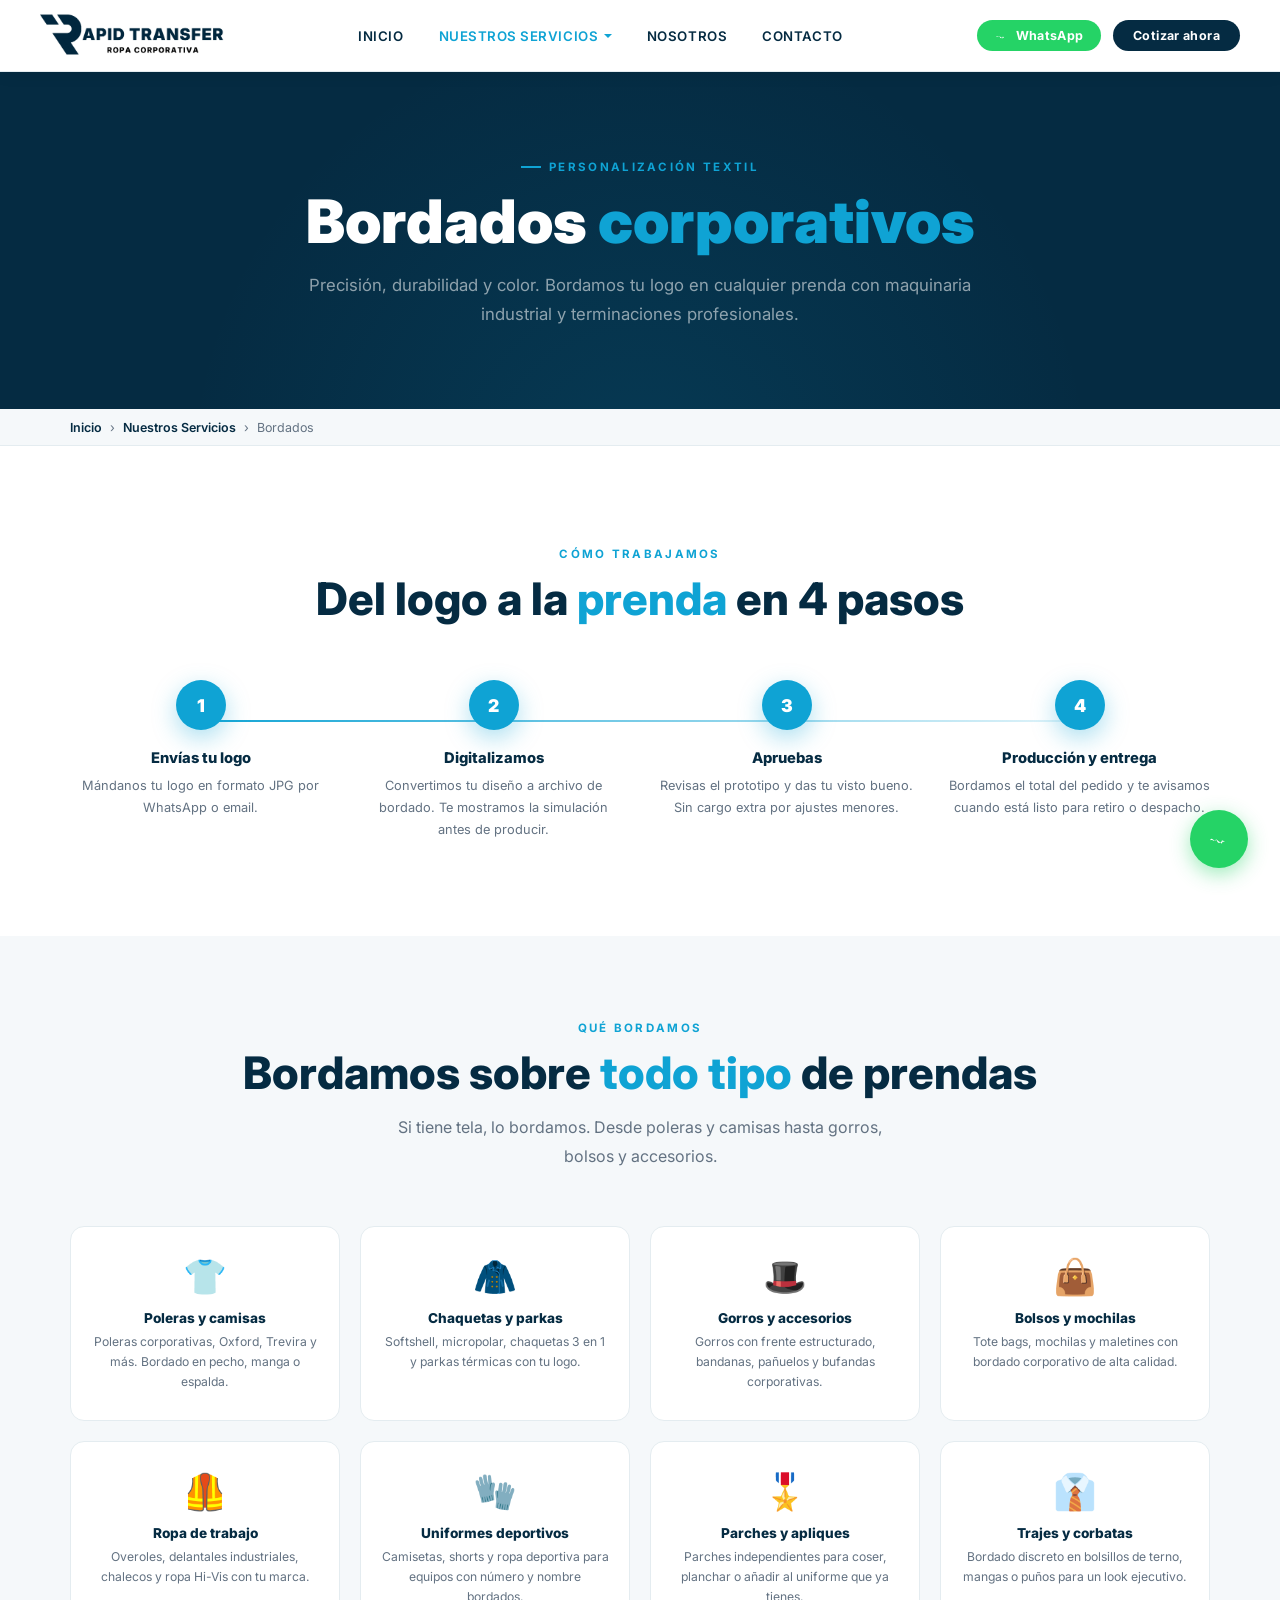
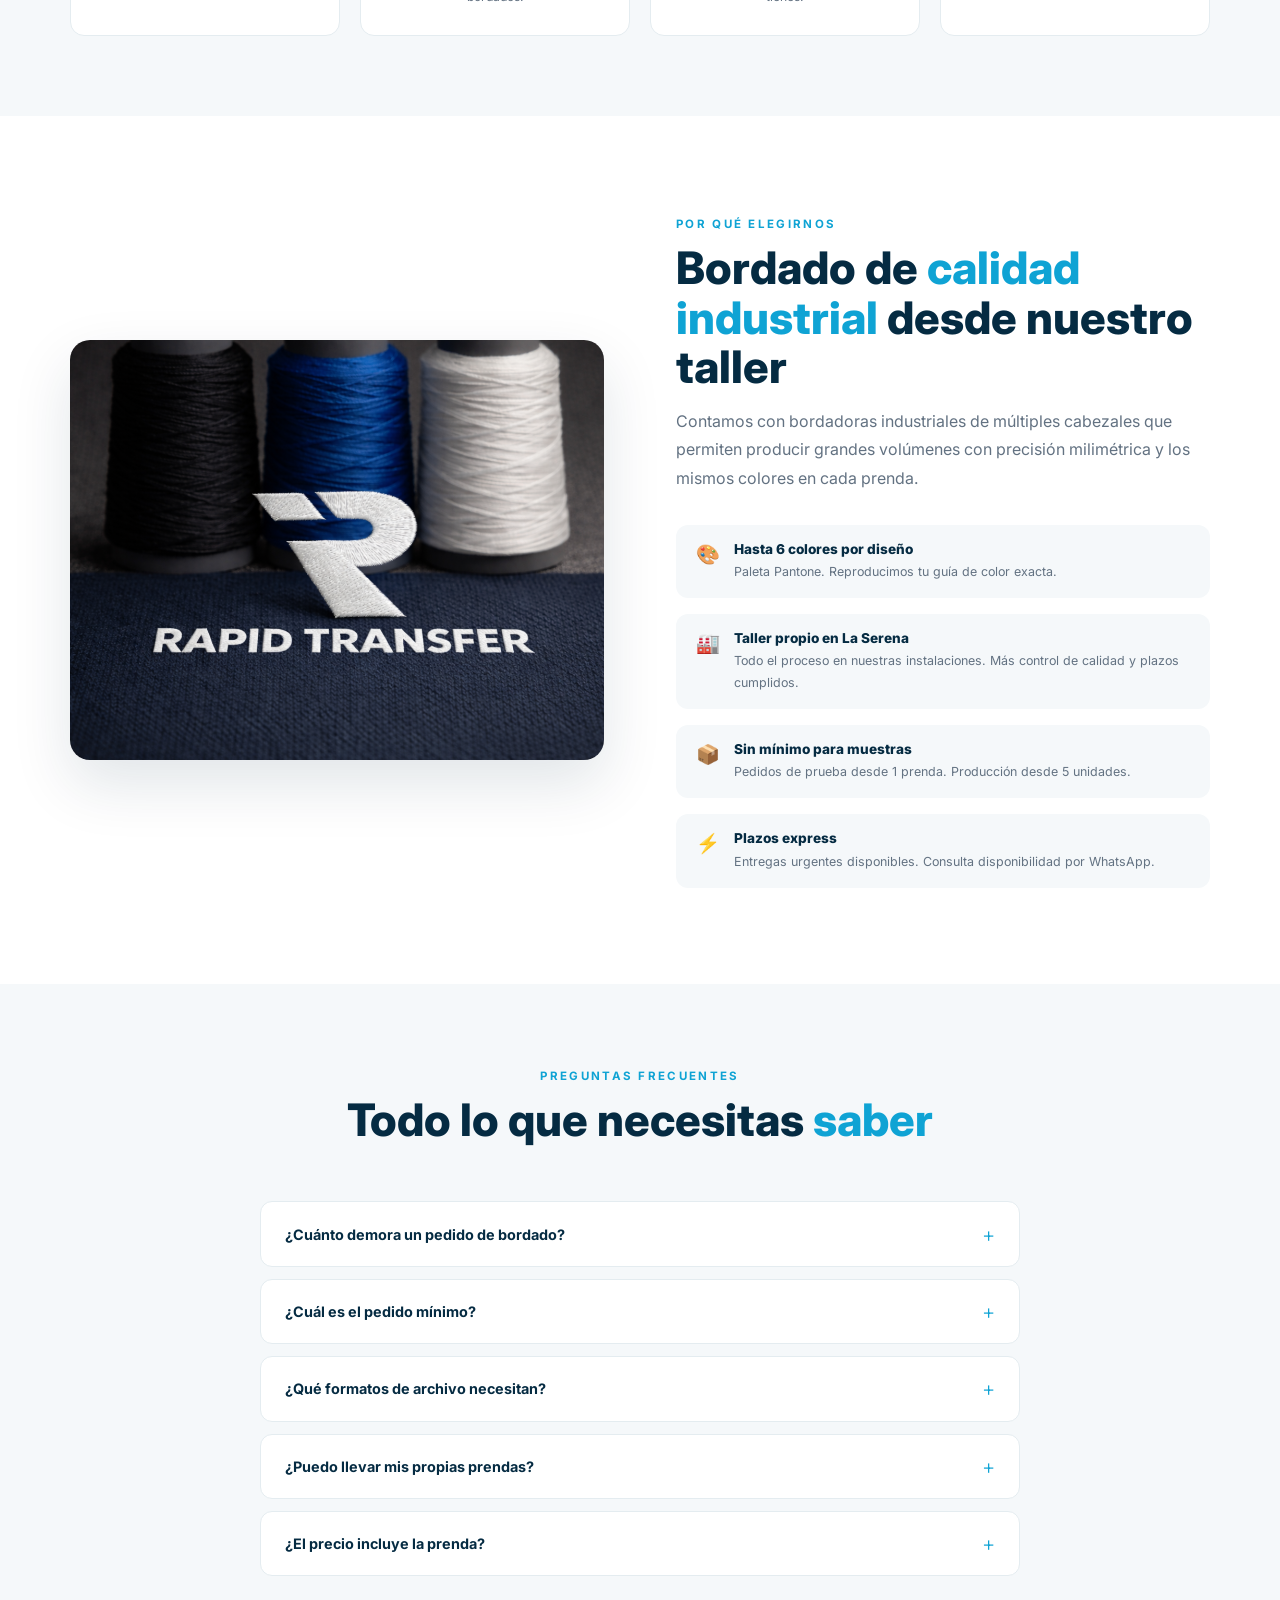
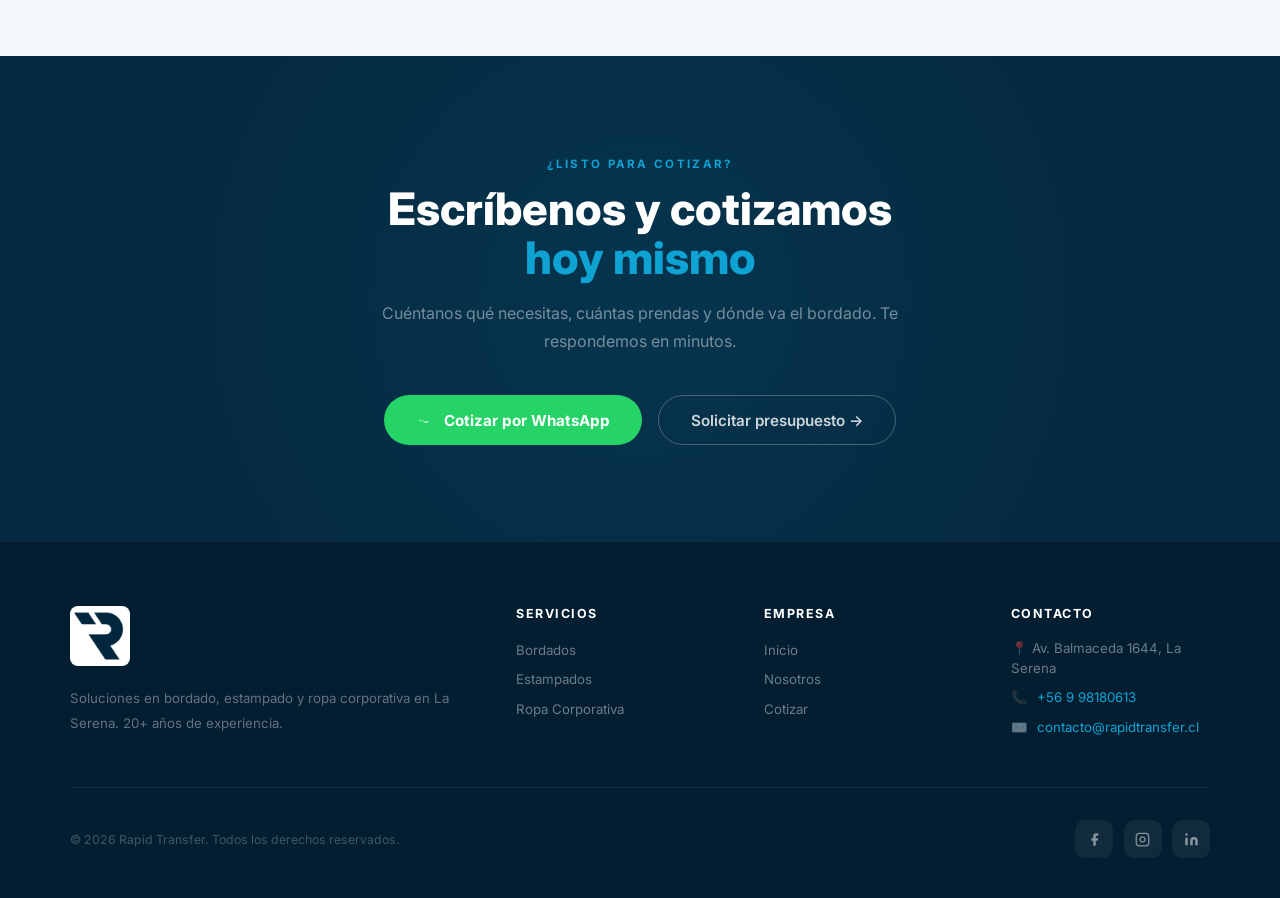
==== commit 2ed00765: "fix: isotipo azul con fondo blanco en footer" ====
--- a/bordados.html
+++ b/bordados.html
@@ -333,7 +333,7 @@
 <footer class="site-footer">
   <div class="footer-grid">
     <div class="footer-brand">
-      <img src="assets/logos/18.jpg" alt="Rapid Transfer" style="filter:brightness(0) invert(1); width:60px; height:60px; object-fit:contain;">
+      <img src="assets/logos/18.jpg" alt="Rapid Transfer" style="width:60px; height:60px; object-fit:contain; background:#fff; border-radius:8px; padding:4px;">
       <p>Soluciones en bordado, estampado y ropa corporativa en La Serena. 20+ años de experiencia.</p>
     </div>
     <div class="footer-col">
